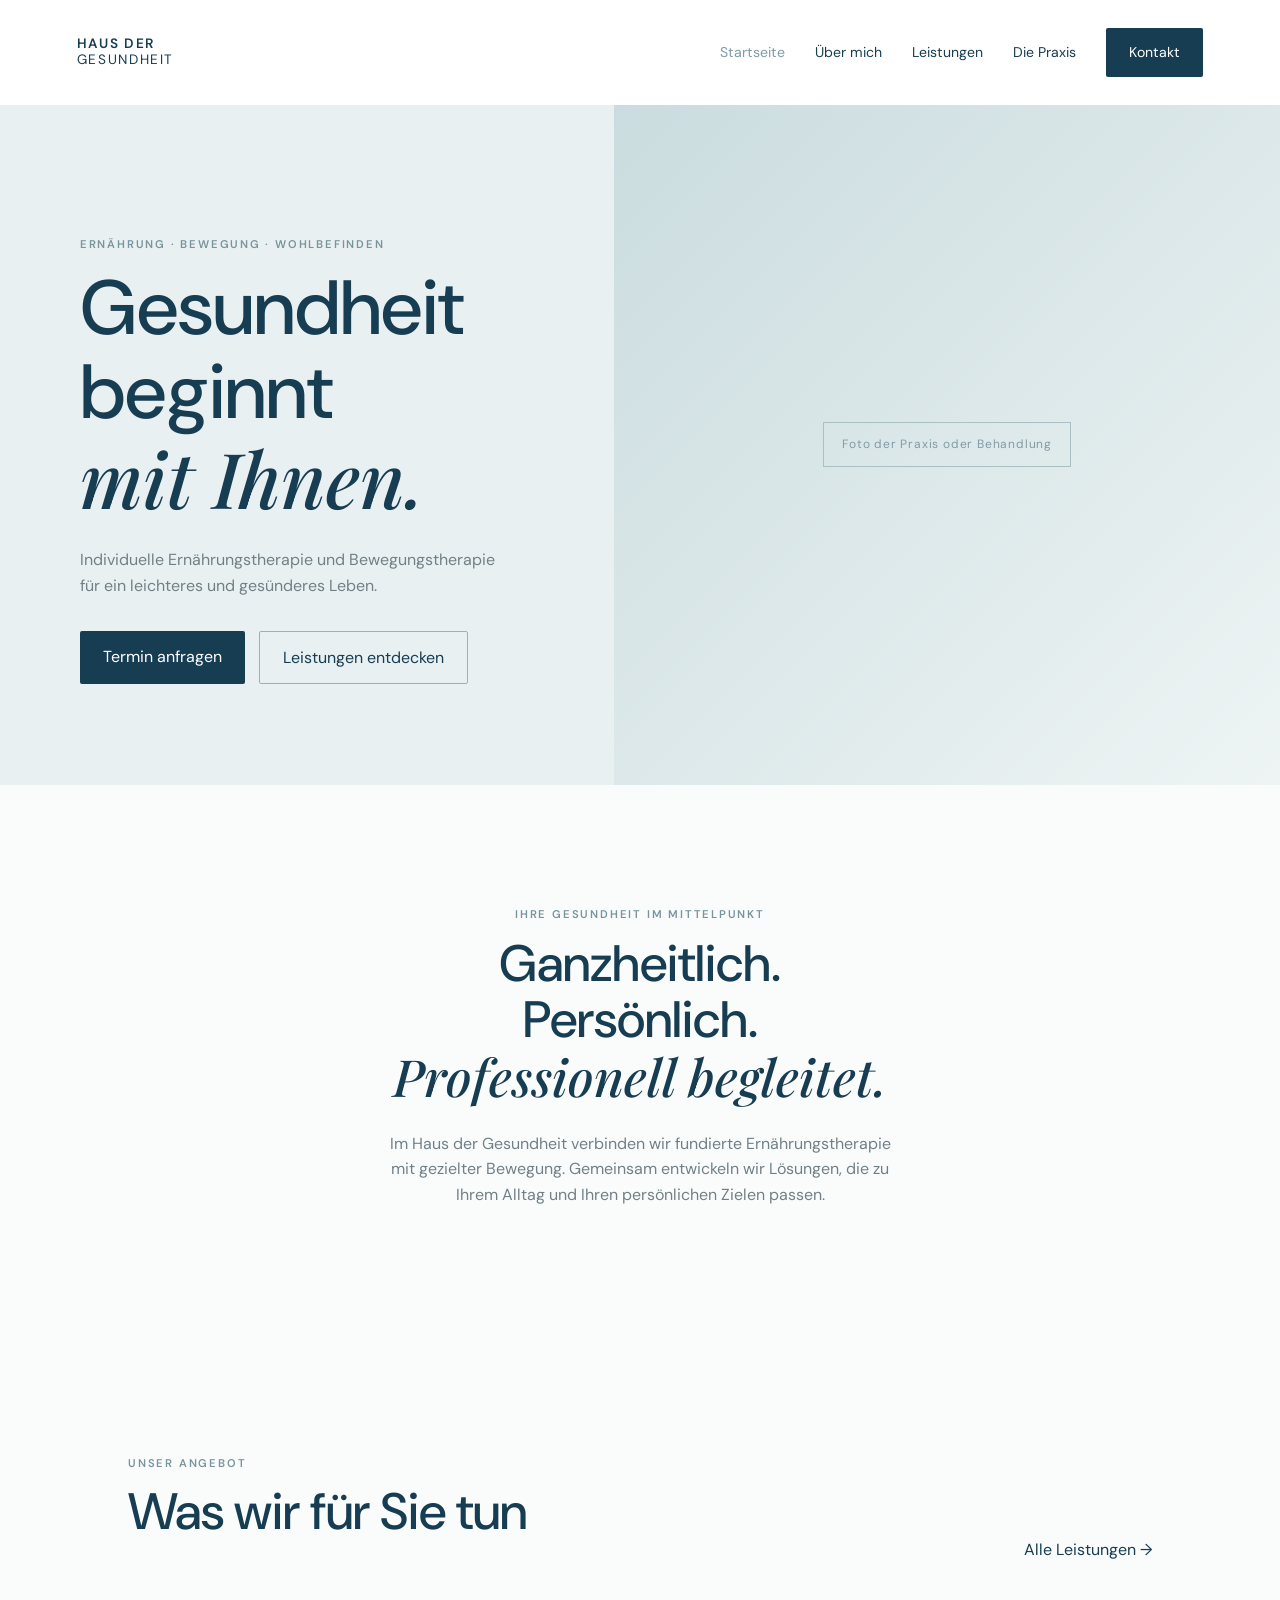
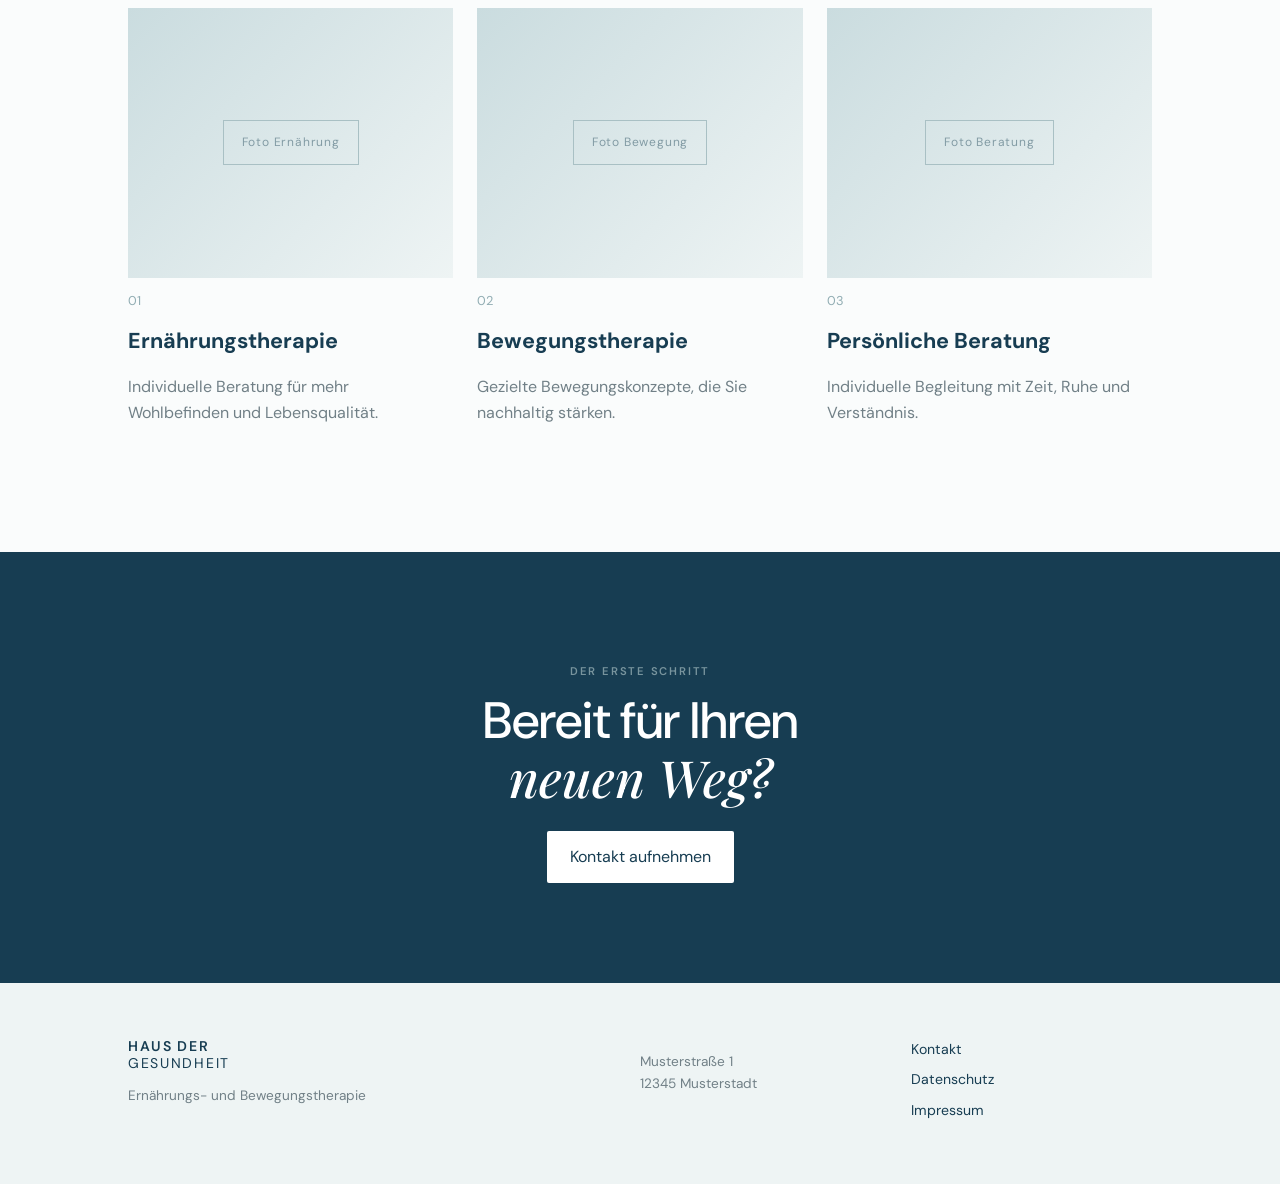
==== haus-der-gesundheit/index.html @ d767efe0 "Website aktualisiert" ====
<!DOCTYPE html>
<html lang="de">
<head>
    <meta charset="UTF-8">
    <meta name="viewport" content="width=device-width, initial-scale=1.0">
    <meta name="description" content="Haus der Gesundheit – Ernährungstherapie und Bewegungstherapie">
    <title>Haus der Gesundheit</title>
    <link rel="stylesheet" href="css/style.css">
</head>
<body>

    <header class="site-header">
        <a class="logo" href="index.html">
            HAUS DER <span>GESUNDHEIT</span>
        </a>

        <nav class="main-nav" aria-label="Hauptnavigation">
            <a class="active" href="index.html">Startseite</a>
            <a href="ueber-mich.html">Über mich</a>
            <a href="leistungen.html">Leistungen</a>
            <a href="praxis.html">Die Praxis</a>
            <a class="nav-button" href="kontakt.html">Kontakt</a>
        </nav>
    </header>

    <main>
        <section class="hero">
            <div class="hero-content">
                <p class="eyebrow">Ernährung · Bewegung · Wohlbefinden</p>
                <h1>Gesundheit beginnt<br><em>mit Ihnen.</em></h1>
                <p class="hero-text">
                    Individuelle Ernährungstherapie und Bewegungstherapie
                    für ein leichteres und gesünderes Leben.
                </p>

                <div class="button-group">
                    <a class="button button-primary" href="kontakt.html">
                        Termin anfragen
                    </a>
                    <a class="button button-outline" href="leistungen.html">
                        Leistungen entdecken
                    </a>
                </div>
            </div>

            <div class="hero-image image-placeholder">
                <span>Foto der Praxis oder Behandlung</span>
            </div>
        </section>

        <section class="intro section">
            <p class="eyebrow">Ihre Gesundheit im Mittelpunkt</p>
            <h2>Ganzheitlich. Persönlich.<br><em>Professionell begleitet.</em></h2>
            <p>
                Im Haus der Gesundheit verbinden wir fundierte Ernährungstherapie
                mit gezielter Bewegung. Gemeinsam entwickeln wir Lösungen, die
                zu Ihrem Alltag und Ihren persönlichen Zielen passen.
            </p>
        </section>

        <section class="service-preview section">
            <div class="section-heading">
                <div>
                    <p class="eyebrow">Unser Angebot</p>
                    <h2>Was wir für Sie tun</h2>
                </div>
                <a class="text-link" href="leistungen.html">
                    Alle Leistungen →
                </a>
            </div>

            <div class="service-grid">
                <article class="service-card">
                    <div class="card-image image-placeholder">
                        <span>Foto Ernährung</span>
                    </div>
                    <p class="card-number">01</p>
                    <h3>Ernährungstherapie</h3>
                    <p>Individuelle Beratung für mehr Wohlbefinden und Lebensqualität.</p>
                </article>

                <article class="service-card">
                    <div class="card-image image-placeholder">
                        <span>Foto Bewegung</span>
                    </div>
                    <p class="card-number">02</p>
                    <h3>Bewegungstherapie</h3>
                    <p>Gezielte Bewegungskonzepte, die Sie nachhaltig stärken.</p>
                </article>

                <article class="service-card">
                    <div class="card-image image-placeholder">
                        <span>Foto Beratung</span>
                    </div>
                    <p class="card-number">03</p>
                    <h3>Persönliche Beratung</h3>
                    <p>Individuelle Begleitung mit Zeit, Ruhe und Verständnis.</p>
                </article>
            </div>
        </section>

        <section class="cta-section">
            <p class="eyebrow">Der erste Schritt</p>
            <h2>Bereit für Ihren<br><em>neuen Weg?</em></h2>
            <a class="button button-light" href="kontakt.html">
                Kontakt aufnehmen
            </a>
        </section>
    </main>

    <footer class="site-footer">
        <div>
            <a class="logo" href="index.html">
                HAUS DER <span>GESUNDHEIT</span>
            </a>
            <p>Ernährungs- und Bewegungstherapie</p>
        </div>

        <div>
            <p>
                Musterstraße 1<br>
                12345 Musterstadt
            </p>
        </div>

        <div>
            <a href="kontakt.html">Kontakt</a>
            <a href="datenschutz.html">Datenschutz</a>
            <a href="impressum.html">Impressum</a>
        </div>
    </footer>

    <script src="js/script.js"></script>
</body>
</html>
---- haus-der-gesundheit/css/style.css ----
@import url('https://fonts.googleapis.com/css2?family=DM+Sans:wght@400;500;600&family=Playfair+Display:ital,wght@0,500;1,500&display=swap');

:root {
    --blue: #173d52;
    --light-blue: #e9f0f2;
    --text: #26343a;
    --muted: #718087;
    --white: #ffffff;
}

* {
    box-sizing: border-box;
}

html {
    scroll-behavior: smooth;
}

body {
    margin: 0;
    color: var(--text);
    background: #fafcfc;
    font-family: "DM Sans", sans-serif;
    line-height: 1.6;
}

.site-header {
    position: relative;
    z-index: 10;
    display: flex;
    align-items: center;
    justify-content: space-between;
    padding: 28px 6%;
    background: var(--white);
}

.logo {
    color: var(--blue);
    font-size: .85rem;
    font-weight: 600;
    letter-spacing: .12em;
    line-height: 1.2;
    text-decoration: none;
}

.logo span {
    display: block;
    font-weight: 400;
}

.main-nav {
    display: flex;
    align-items: center;
    gap: 30px;
}

.main-nav a,
.site-footer a {
    color: var(--blue);
    font-size: .88rem;
    text-decoration: none;
}

.main-nav a:hover,
.main-nav a.active {
    color: #7d9ca6;
}

.nav-button,
.button {
    display: inline-block;
    padding: 13px 23px;
    border-radius: 2px;
    text-decoration: none;
    transition: .25s ease;
}

.nav-button,
.button-primary {
    color: white !important;
    background: var(--blue);
}

.nav-button:hover,
.button-primary:hover {
    background: #285b73;
}

.hero {
    min-height: 680px;
    display: grid;
    grid-template-columns: 48% 52%;
    align-items: center;
    background: var(--light-blue);
}

.hero-content {
    padding: 100px 8% 80px 13%;
}

.hero-image {
    min-height: 680px;
    display: grid;
    place-items: center;
}

.image-placeholder {
    color: #829ba4;
    background: linear-gradient(135deg, #cadcdf, #eef4f4);
    letter-spacing: .05em;
    text-align: center;
}

.image-placeholder span {
    padding: 12px 18px;
    border: 1px solid #a9c0c4;
    font-size: .75rem;
}

.eyebrow {
    color: #78949d;
    font-size: .7rem;
    font-weight: 600;
    letter-spacing: .16em;
    text-transform: uppercase;
}

h1,
h2 {
    margin: 12px 0 22px;
    color: var(--blue);
    font-weight: 500;
    line-height: 1.1;
}

h1 {
    font-size: clamp(3rem, 6vw, 5.5rem);
}

h2 {
    font-size: clamp(2.2rem, 4vw, 4rem);
}

h1 em,
h2 em {
    font-family: "Playfair Display", serif;
    font-weight: 500;
}

.hero-text {
    max-width: 430px;
    color: var(--muted);
}

.button-group {
    display: flex;
    flex-wrap: wrap;
    gap: 14px;
    margin-top: 32px;
}

.button-outline {
    color: var(--blue);
    border: 1px solid #9bb1b7;
}

.button-outline:hover {
    background: white;
}

.section {
    padding: 110px 10%;
}

.intro {
    max-width: 760px;
    margin: auto;
    text-align: center;
}

.intro p:last-child,
.service-card p {
    color: var(--muted);
}

.section-heading {
    display: flex;
    justify-content: space-between;
    align-items: end;
    margin-bottom: 45px;
}

.text-link {
    color: var(--blue);
    text-decoration: none;
}

.service-grid,
.content-grid {
    display: grid;
    grid-template-columns: repeat(3, 1fr);
    gap: 24px;
}

.card-image {
    height: 270px;
    display: grid;
    place-items: center;
}

.service-card h3 {
    color: var(--blue);
    font-size: 1.35rem;
    margin: 0 0 8px;
}

.card-number {
    color: #91adb3 !important;
    font-size: .8rem;
}

.cta-section {
    padding: 100px 20px;
    color: white;
    background: var(--blue);
    text-align: center;
}

.cta-section h2 {
    color: white;
}

.button-light {
    color: var(--blue);
    background: white;
}

.button-light:hover {
    background: var(--light-blue);
}

.site-footer {
    display: grid;
    grid-template-columns: 2fr 1fr 1fr;
    gap: 30px;
    padding: 55px 10%;
    color: var(--muted);
    background: #eef4f4;
    font-size: .85rem;
}

.site-footer .logo {
    color: var(--blue);
}

.site-footer a {
    display: block;
    margin-bottom: 8px;
}

/* Unterseiten */
.page-hero {
    min-height: 390px;
    display: flex;
    align-items: end;
    padding: 90px 10% 70px;
    background: var(--light-blue);
}

.page-hero h1 {
    margin-bottom: 0;
}

.page-content {
    max-width: 1200px;
    margin: 0 auto;
    padding: 100px 10%;
}

.page-content p {
    max-width: 720px;
    color: var(--muted);
}

.page-content h2 {
    font-size: clamp(2rem, 4vw, 3.5rem);
}

.content-grid {
    grid-template-columns: repeat(2, 1fr);
    align-items: center;
}

.content-card {
    padding: 35px;
    background: var(--light-blue);
}

.content-card h3 {
    color: var(--blue);
}

.contact-form {
    display: grid;
    gap: 16px;
    max-width: 650px;
}

.contact-form label {
    color: var(--blue);
    font-weight: 600;
    font-size: .9rem;
}

.contact-form input,
.contact-form textarea {
    width: 100%;
    margin-top: 6px;
    padding: 14px;
    border: 1px solid #c4d2d5;
    font: inherit;
    background: white;
}

.contact-form textarea {
    min-height: 150px;
    resize: vertical;
}

@media (max-width: 800px) {
    .site-header {
        align-items: flex-start;
        gap: 20px;
        padding: 22px 6%;
    }

    .main-nav {
        flex-wrap: wrap;
        justify-content: flex-end;
        gap: 12px 16px;
    }

    .main-nav a {
        font-size: .75rem;
    }

    .nav-button {
        padding: 9px 14px;
    }

    .hero {
        display: block;
    }

    .hero-content {
        padding: 90px 8% 70px;
    }

    .hero-image {
        min-height: 360px;
    }

    .service-grid,
    .content-grid,
    .site-footer {
        grid-template-columns: 1fr;
    }

    .section-heading {
        display: block;
    }

    .text-link {
        display: inline-block;
        margin-top: 10px;
    }

    .page-hero {
        min-height: 300px;
        padding: 70px 8px 55px;
    }

    .page-content {
        padding: 70px 8%;
    }
}
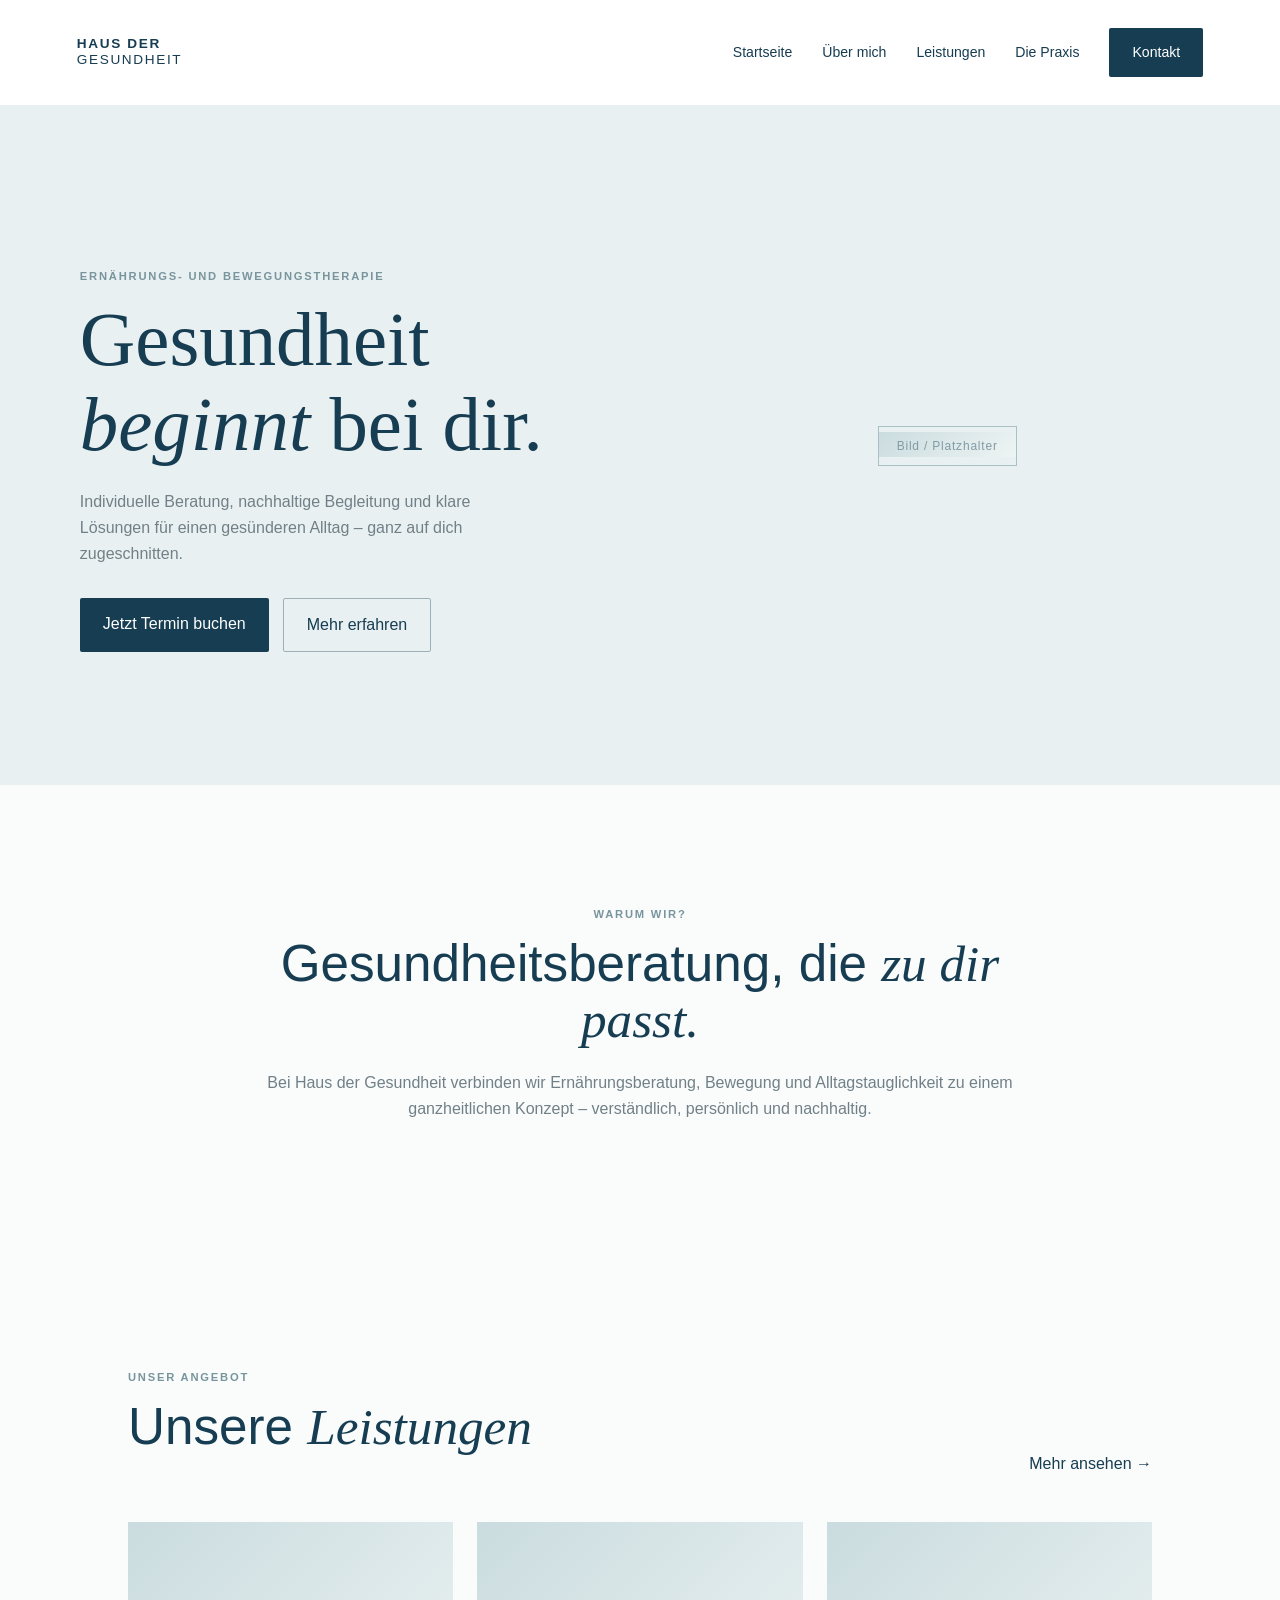
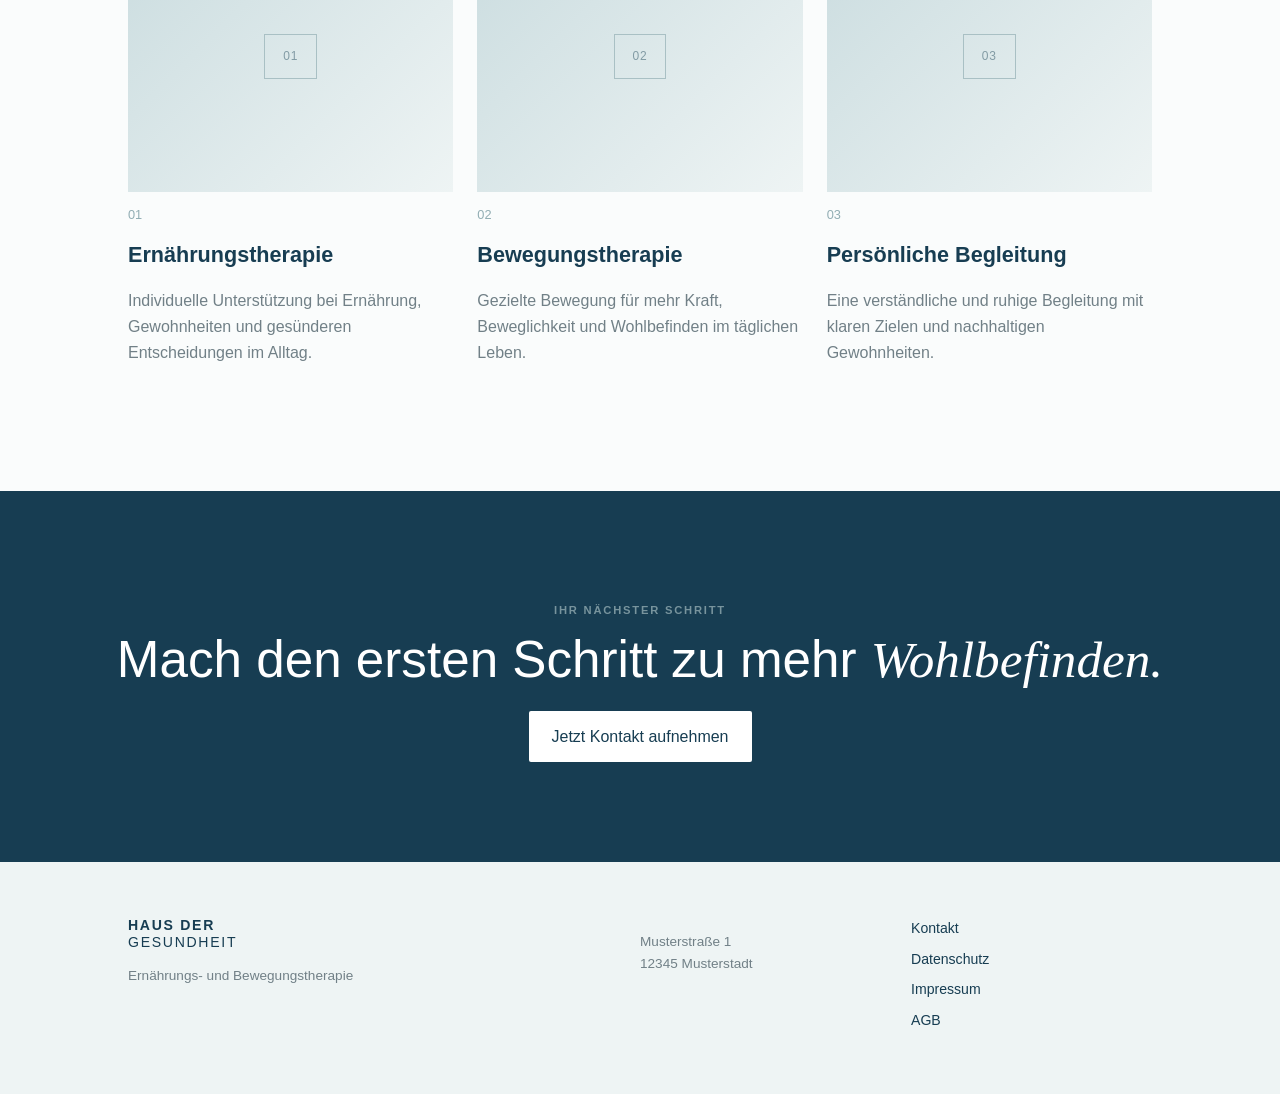
==== commit ea87d750: "Website aktuell" ====
--- a/haus-der-gesundheit/index.html
+++ b/haus-der-gesundheit/index.html
@@ -8,128 +8,114 @@
     <link rel="stylesheet" href="css/style.css">
 </head>
 <body>
-
-    <header class="site-header">
-        <a class="logo" href="index.html">
-            HAUS DER <span>GESUNDHEIT</span>
-        </a>
-
-        <nav class="main-nav" aria-label="Hauptnavigation">
-            <a class="active" href="index.html">Startseite</a>
-            <a href="ueber-mich.html">Über mich</a>
-            <a href="leistungen.html">Leistungen</a>
-            <a href="praxis.html">Die Praxis</a>
-            <a class="nav-button" href="kontakt.html">Kontakt</a>
-        </nav>
-    </header>
+    <div data-include="components/header.html"></div>
 
     <main>
         <section class="hero">
             <div class="hero-content">
-                <p class="eyebrow">Ernährung · Bewegung · Wohlbefinden</p>
-                <h1>Gesundheit beginnt<br><em>mit Ihnen.</em></h1>
+                <p class="eyebrow">Ernährungs- und Bewegungstherapie</p>
+                <h1>Gesundheit <em>beginnt</em> bei dir.</h1>
+
                 <p class="hero-text">
-                    Individuelle Ernährungstherapie und Bewegungstherapie
-                    für ein leichteres und gesünderes Leben.
+                    Individuelle Beratung, nachhaltige Begleitung und klare
+                    Lösungen für einen gesünderen Alltag – ganz auf dich
+                    zugeschnitten.
                 </p>
 
                 <div class="button-group">
-                    <a class="button button-primary" href="kontakt.html">
-                        Termin anfragen
+                    <a href="kontakt.html" class="button button-primary">
+                        Jetzt Termin buchen
                     </a>
-                    <a class="button button-outline" href="leistungen.html">
-                        Leistungen entdecken
+                    <a href="leistungen.html" class="button button-outline">
+                        Mehr erfahren
                     </a>
                 </div>
             </div>
 
-            <div class="hero-image image-placeholder">
-                <span>Foto der Praxis oder Behandlung</span>
+            <div class="hero-image">
+                <div class="image-placeholder">
+                    <span>Bild / Platzhalter</span>
+                </div>
             </div>
         </section>
 
-        <section class="intro section">
-            <p class="eyebrow">Ihre Gesundheit im Mittelpunkt</p>
-            <h2>Ganzheitlich. Persönlich.<br><em>Professionell begleitet.</em></h2>
-            <p>
-                Im Haus der Gesundheit verbinden wir fundierte Ernährungstherapie
-                mit gezielter Bewegung. Gemeinsam entwickeln wir Lösungen, die
-                zu Ihrem Alltag und Ihren persönlichen Zielen passen.
-            </p>
+        <section class="section">
+            <div class="intro">
+                <p class="eyebrow">Warum wir?</p>
+                <h2>Gesundheitsberatung, die <em>zu dir passt.</em></h2>
+                <p>
+                    Bei Haus der Gesundheit verbinden wir Ernährungsberatung,
+                    Bewegung und Alltagstauglichkeit zu einem ganzheitlichen
+                    Konzept – verständlich, persönlich und nachhaltig.
+                </p>
+            </div>
         </section>
 
-        <section class="service-preview section">
+        <section class="section">
             <div class="section-heading">
                 <div>
                     <p class="eyebrow">Unser Angebot</p>
-                    <h2>Was wir für Sie tun</h2>
+                    <h2>Unsere <em>Leistungen</em></h2>
                 </div>
-                <a class="text-link" href="leistungen.html">
-                    Alle Leistungen →
-                </a>
+                <a href="leistungen.html" class="text-link">Mehr ansehen →</a>
             </div>
 
             <div class="service-grid">
                 <article class="service-card">
                     <div class="card-image image-placeholder">
-                        <span>Foto Ernährung</span>
+                        <span>01</span>
                     </div>
-                    <p class="card-number">01</p>
-                    <h3>Ernährungstherapie</h3>
-                    <p>Individuelle Beratung für mehr Wohlbefinden und Lebensqualität.</p>
+                    <div class="card-text">
+                        <p class="card-number">01</p>
+                        <h3>Ernährungstherapie</h3>
+                        <p>
+                            Individuelle Unterstützung bei Ernährung, Gewohnheiten
+                            und gesünderen Entscheidungen im Alltag.
+                        </p>
+                    </div>
                 </article>
 
                 <article class="service-card">
                     <div class="card-image image-placeholder">
-                        <span>Foto Bewegung</span>
+                        <span>02</span>
                     </div>
-                    <p class="card-number">02</p>
-                    <h3>Bewegungstherapie</h3>
-                    <p>Gezielte Bewegungskonzepte, die Sie nachhaltig stärken.</p>
+                    <div class="card-text">
+                        <p class="card-number">02</p>
+                        <h3>Bewegungstherapie</h3>
+                        <p>
+                            Gezielte Bewegung für mehr Kraft, Beweglichkeit und
+                            Wohlbefinden im täglichen Leben.
+                        </p>
+                    </div>
                 </article>
 
                 <article class="service-card">
                     <div class="card-image image-placeholder">
-                        <span>Foto Beratung</span>
+                        <span>03</span>
                     </div>
-                    <p class="card-number">03</p>
-                    <h3>Persönliche Beratung</h3>
-                    <p>Individuelle Begleitung mit Zeit, Ruhe und Verständnis.</p>
+                    <div class="card-text">
+                        <p class="card-number">03</p>
+                        <h3>Persönliche Begleitung</h3>
+                        <p>
+                            Eine verständliche und ruhige Begleitung mit klaren
+                            Zielen und nachhaltigen Gewohnheiten.
+                        </p>
+                    </div>
                 </article>
             </div>
         </section>
 
         <section class="cta-section">
-            <p class="eyebrow">Der erste Schritt</p>
-            <h2>Bereit für Ihren<br><em>neuen Weg?</em></h2>
-            <a class="button button-light" href="kontakt.html">
-                Kontakt aufnehmen
+            <p class="eyebrow">Ihr nächster Schritt</p>
+            <h2>Mach den ersten Schritt zu mehr <em>Wohlbefinden.</em></h2>
+            <a href="kontakt.html" class="button button-light">
+                Jetzt Kontakt aufnehmen
             </a>
         </section>
     </main>
 
-    <footer class="site-footer">
-        <div>
-            <a class="logo" href="index.html">
-                HAUS DER <span>GESUNDHEIT</span>
-            </a>
-            <p>Ernährungs- und Bewegungstherapie</p>
-        </div>
+    <div data-include="components/footer.html"></div>
 
-        <div>
-            <p>
-                Musterstraße 1<br>
-                12345 Musterstadt
-            </p>
-        </div>
-
-        <div>
-            <a href="kontakt.html">Kontakt</a>
-            <a href="datenschutz.html">Datenschutz</a>
-            <a href="impressum.html">Impressum</a>
-        </div>
-    </footer>
-
-    <script src="js/script.js"></script>
+    <script src="js/partials.js"></script>
 </body>
 </html>
--- a/haus-der-gesundheit/css/style.css
+++ b/haus-der-gesundheit/css/style.css
@@ -1,11 +1,10 @@
-@import url('https://fonts.googleapis.com/css2?family=DM+Sans:wght@400;500;600&family=Playfair+Display:ital,wght@0,500;1,500&display=swap');
-
 :root {
     --blue: #173d52;
     --light-blue: #e9f0f2;
     --text: #26343a;
     --muted: #718087;
     --white: #ffffff;
+    --border: #d5e0e2;
 }
 
 * {
@@ -20,16 +19,50 @@
     margin: 0;
     color: var(--text);
     background: #fafcfc;
-    font-family: "DM Sans", sans-serif;
+    font-family: Arial, Helvetica, sans-serif;
     line-height: 1.6;
 }
 
+/* Typography */
+h1,
+h2 {
+    margin: 12px 0 22px;
+    color: var(--blue);
+    font-weight: 500;
+    line-height: 1.1;
+}
+
+h1 {
+    font-family: Georgia, "Times New Roman", serif;
+    font-size: clamp(3rem, 6vw, 5.5rem);
+}
+
+h2 {
+    font-size: clamp(2.2rem, 4vw, 4rem);
+}
+
+h1 em,
+h2 em {
+    font-family: Georgia, "Times New Roman", serif;
+    font-weight: 500;
+}
+
+.eyebrow {
+    color: #78949d;
+    font-size: .7rem;
+    font-weight: 600;
+    letter-spacing: .16em;
+    text-transform: uppercase;
+}
+
+/* Header */
 .site-header {
     position: relative;
     z-index: 10;
     display: flex;
     align-items: center;
     justify-content: space-between;
+    gap: 30px;
     padding: 28px 6%;
     background: var(--white);
 }
@@ -41,6 +74,7 @@
     letter-spacing: .12em;
     line-height: 1.2;
     text-decoration: none;
+    white-space: nowrap;
 }
 
 .logo span {
@@ -51,6 +85,7 @@
 .main-nav {
     display: flex;
     align-items: center;
+    justify-content: flex-end;
     gap: 30px;
 }
 
@@ -72,20 +107,22 @@
     padding: 13px 23px;
     border-radius: 2px;
     text-decoration: none;
-    transition: .25s ease;
+    transition: background-color .25s ease, color .25s ease;
 }
 
 .nav-button,
 .button-primary {
-    color: white !important;
+    color: var(--white) !important;
     background: var(--blue);
 }
 
 .nav-button:hover,
 .button-primary:hover {
+    color: var(--white) !important;
     background: #285b73;
 }
 
+/* Hero */
 .hero {
     min-height: 680px;
     display: grid;
@@ -117,36 +154,6 @@
     font-size: .75rem;
 }
 
-.eyebrow {
-    color: #78949d;
-    font-size: .7rem;
-    font-weight: 600;
-    letter-spacing: .16em;
-    text-transform: uppercase;
-}
-
-h1,
-h2 {
-    margin: 12px 0 22px;
-    color: var(--blue);
-    font-weight: 500;
-    line-height: 1.1;
-}
-
-h1 {
-    font-size: clamp(3rem, 6vw, 5.5rem);
-}
-
-h2 {
-    font-size: clamp(2.2rem, 4vw, 4rem);
-}
-
-h1 em,
-h2 em {
-    font-family: "Playfair Display", serif;
-    font-weight: 500;
-}
-
 .hero-text {
     max-width: 430px;
     color: var(--muted);
@@ -165,9 +172,10 @@
 }
 
 .button-outline:hover {
-    background: white;
-}
-
+    background: var(--white);
+}
+
+/* Sections */
 .section {
     padding: 110px 10%;
 }
@@ -202,43 +210,45 @@
     gap: 24px;
 }
 
+.service-card h3,
+.content-card h3 {
+    color: var(--blue);
+    font-size: 1.35rem;
+    margin: 0 0 8px;
+}
+
+.card-number {
+    color: #91adb3 !important;
+    font-size: .8rem;
+}
+
 .card-image {
     height: 270px;
     display: grid;
     place-items: center;
 }
 
-.service-card h3 {
-    color: var(--blue);
-    font-size: 1.35rem;
-    margin: 0 0 8px;
-}
-
-.card-number {
-    color: #91adb3 !important;
-    font-size: .8rem;
-}
-
 .cta-section {
     padding: 100px 20px;
-    color: white;
+    color: var(--white);
     background: var(--blue);
     text-align: center;
 }
 
 .cta-section h2 {
-    color: white;
+    color: var(--white);
 }
 
 .button-light {
     color: var(--blue);
-    background: white;
+    background: var(--white);
 }
 
 .button-light:hover {
     background: var(--light-blue);
 }
 
+/* Footer */
 .site-footer {
     display: grid;
     grid-template-columns: 2fr 1fr 1fr;
@@ -296,10 +306,76 @@
     background: var(--light-blue);
 }
 
-.content-card h3 {
-    color: var(--blue);
-}
-
+/* Legal */
+.legal-content {
+    max-width: 960px;
+    padding-top: 85px;
+    padding-bottom: 100px;
+}
+
+.legal-content .legal-intro {
+    max-width: 720px;
+    margin-bottom: 48px;
+    color: var(--text);
+    font-size: 1.05rem;
+}
+
+.legal-content h2 {
+    margin: 46px 0 14px;
+    color: var(--blue);
+    font-family: Arial, Helvetica, sans-serif;
+    font-size: 1.25rem;
+    font-weight: 600;
+    line-height: 1.35;
+}
+
+.legal-content h2:first-of-type {
+    margin-top: 0;
+}
+
+.legal-content p,
+.legal-content li {
+    max-width: 760px;
+    color: var(--muted);
+    font-size: .95rem;
+    line-height: 1.8;
+}
+
+.legal-content ul {
+    max-width: 760px;
+    margin: 14px 0 24px;
+    padding-left: 22px;
+}
+
+.legal-content li {
+    margin-bottom: 5px;
+}
+
+.legal-content a {
+    color: var(--blue);
+    text-decoration: underline;
+    text-underline-offset: 3px;
+}
+
+.legal-content a:hover {
+    color: #78949d;
+}
+
+.legal-content strong {
+    color: var(--text);
+}
+
+.legal-date {
+    display: block;
+    width: 100%;
+    margin-top: 2rem;
+    color: #5b5b5b;
+    font-size: 0.85rem;
+    font-style: italic;
+    text-align: right !important;
+}
+
+/* Contact form */
 .contact-form {
     display: grid;
     gap: 16px;
@@ -319,7 +395,7 @@
     padding: 14px;
     border: 1px solid #c4d2d5;
     font: inherit;
-    background: white;
+    background: var(--white);
 }
 
 .contact-form textarea {
@@ -327,16 +403,19 @@
     resize: vertical;
 }
 
+/* Responsive */
 @media (max-width: 800px) {
     .site-header {
         align-items: flex-start;
+        flex-direction: column;
         gap: 20px;
         padding: 22px 6%;
     }
 
     .main-nav {
+        width: 100%;
         flex-wrap: wrap;
-        justify-content: flex-end;
+        justify-content: flex-start;
         gap: 12px 16px;
     }
 
@@ -377,10 +456,95 @@
 
     .page-hero {
         min-height: 300px;
-        padding: 70px 8px 55px;
-    }
-
-    .page-content {
-        padding: 70px 8%;
-    }
+        padding: 70px 8% 55px;
+    }
+
+    .page-content,
+    .legal-content {
+        padding: 65px 8%;
+    }
+
+    .legal-content h2 {
+        margin-top: 36px;
+        font-size: 1.15rem;
+    }
+
+    .legal-content p,
+    .legal-content li {
+        font-size: .9rem;
+        line-height: 1.7;
+    }
+}
+
+/* Markdown generated content */
+.page-content h1,
+.legal-content h1,
+.page-content h2,
+.legal-content h2,
+.page-content h3,
+.legal-content h3 {
+    color: #1d2a2f;
+    margin: 1.5rem 0 0.75rem;
+    line-height: 1.2;
+}
+
+.page-content h1,
+.legal-content h1 {
+    font-size: clamp(2rem, 3vw, 3rem);
+}
+
+.page-content h2,
+.legal-content h2 {
+    font-size: clamp(1.5rem, 2vw, 2.2rem);
+}
+
+.page-content h3,
+.legal-content h3 {
+    font-size: 1.25rem;
+}
+
+.page-content p,
+.legal-content p,
+.page-content li,
+.legal-content li {
+    color: #2a2a2a;
+    font-size: 1rem;
+    line-height: 1.75;
+    margin: 0 0 1rem;
+    text-align: justify;
+}
+
+.page-content ul,
+.legal-content ul {
+    padding-left: 1.4rem;
+    margin: 0 0 1.5rem;
+}
+
+.page-content li,
+.legal-content li {
+    margin-bottom: 0.45rem;
+}
+
+.page-content a,
+.legal-content a {
+    color: #1d5a5f;
+    text-decoration: underline;
+}
+
+.page-content strong,
+.legal-content strong {
+    font-weight: 700;
+}
+
+.page-content em,
+.legal-content em {
+    font-style: italic;
+}
+
+.legal-date {
+    margin-top: 2rem;
+    font-style: italic;
+    color: #5b5b5b;
+    font-size: 0.85rem;
+    text-align: right !important;
 }
